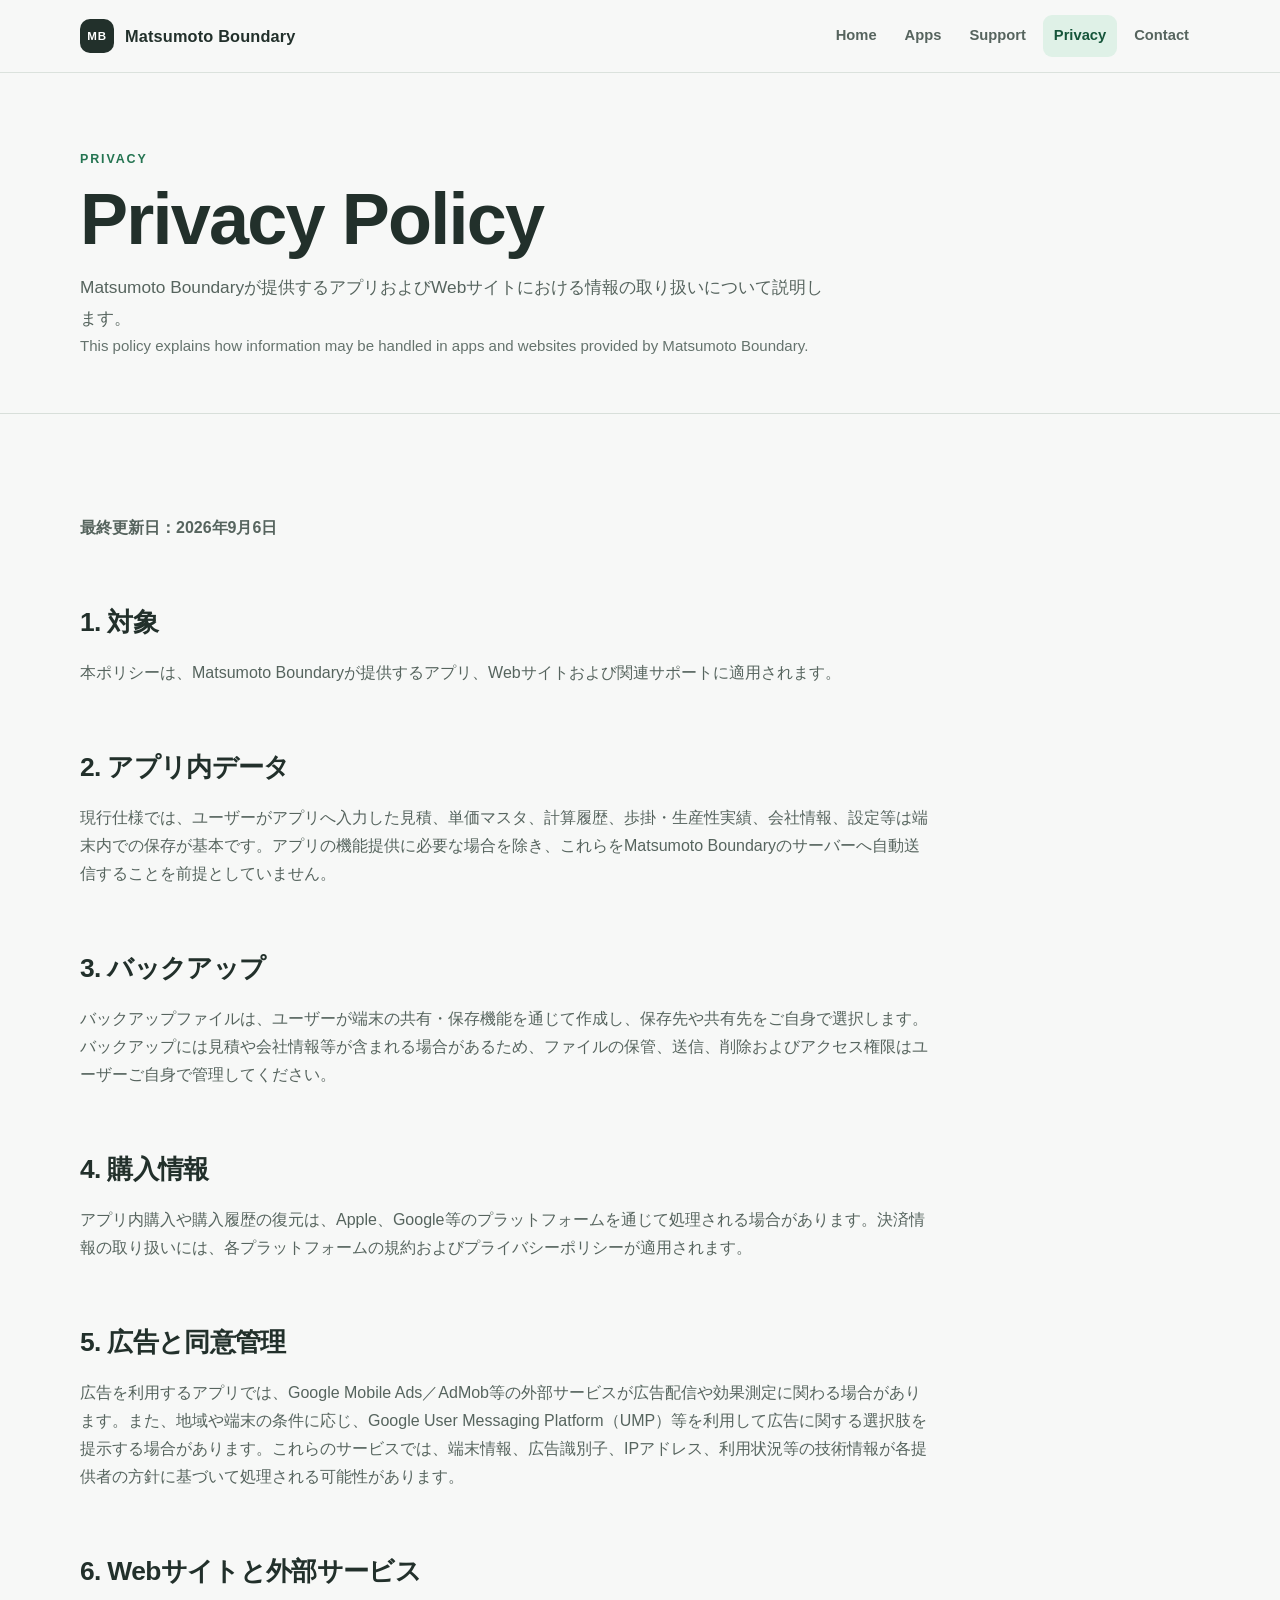
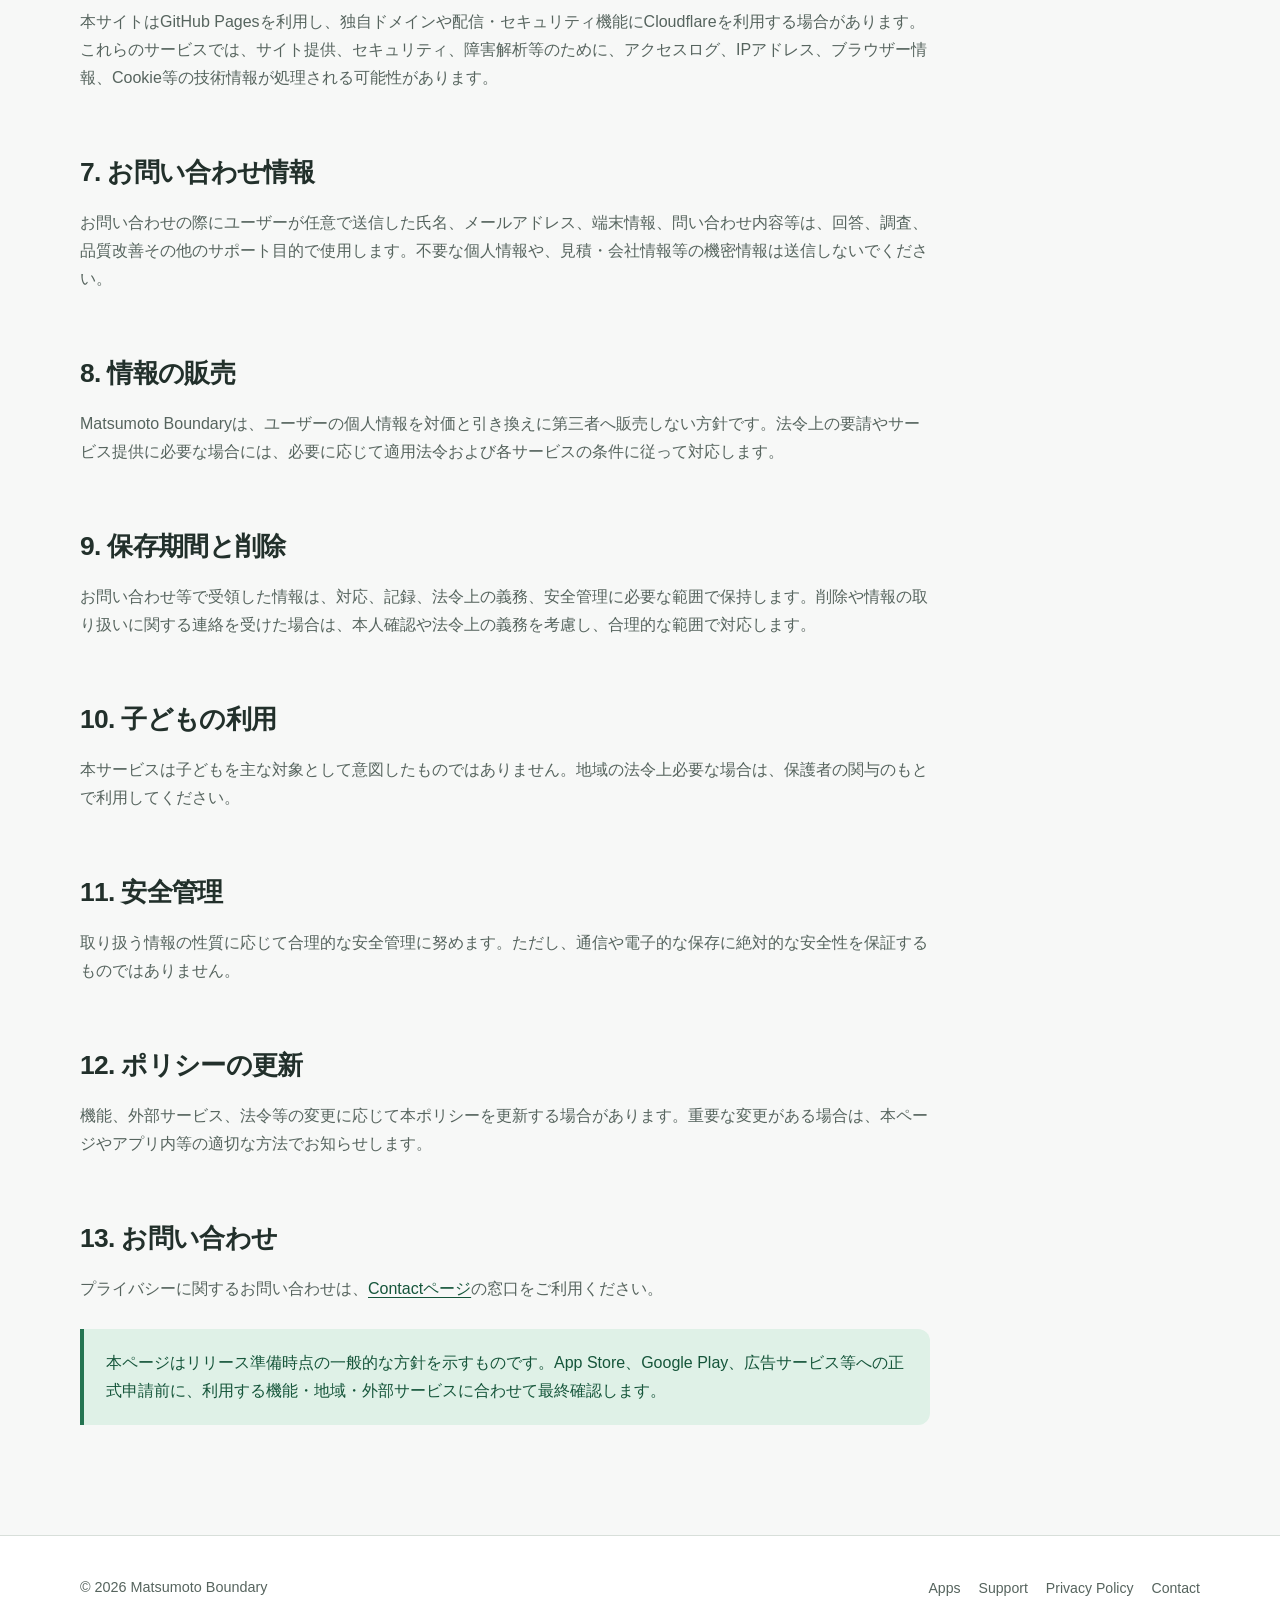
==== privacy/index.html @ 76c3ba08 "Launch Matsumoto Boundary website" ====
<!doctype html>
<html lang="ja">
  <head>
    <meta charset="UTF-8">
    <meta name="viewport" content="width=device-width, initial-scale=1">
    <meta name="description" content="Matsumoto Boundaryが提供するアプリおよびWebサイトのプライバシーポリシーです。">
    <meta name="theme-color" content="#f7f8f7">
    <link rel="canonical" href="https://matsumotoboundary.com/privacy/">
    <link rel="stylesheet" href="/assets/css/site.css">
    <title>Privacy Policy | Matsumoto Boundary</title>
  </head>
  <body>
    <a class="skip-link" href="#main">本文へ移動</a>
    <header class="site-header"><div class="header-inner"><a class="brand" href="/" aria-label="Matsumoto Boundary Home"><span class="brand-mark" aria-hidden="true">MB</span><span>Matsumoto Boundary</span></a><nav class="site-nav" aria-label="Primary navigation"><ul><li><a href="/">Home</a></li><li><a href="/apps/">Apps</a></li><li><a href="/support/">Support</a></li><li><a href="/privacy/" aria-current="page">Privacy</a></li><li><a href="/contact/">Contact</a></li></ul></nav></div></header>
    <main id="main">
      <section class="page-hero"><div class="container"><p class="eyebrow">Privacy</p><h1>Privacy Policy</h1><p class="lead">Matsumoto Boundaryが提供するアプリおよびWebサイトにおける情報の取り扱いについて説明します。</p><p class="lead lang-en">This policy explains how information may be handled in apps and websites provided by Matsumoto Boundary.</p></div></section>
      <section class="section"><div class="container"><article class="prose"><p><strong>最終更新日：2026年9月6日</strong></p><h2>1. 対象</h2><p>本ポリシーは、Matsumoto Boundaryが提供するアプリ、Webサイトおよび関連サポートに適用されます。</p><h2>2. アプリ内データ</h2><p>現行仕様では、ユーザーがアプリへ入力した見積、単価マスタ、計算履歴、歩掛・生産性実績、会社情報、設定等は端末内での保存が基本です。アプリの機能提供に必要な場合を除き、これらをMatsumoto Boundaryのサーバーへ自動送信することを前提としていません。</p><h2>3. バックアップ</h2><p>バックアップファイルは、ユーザーが端末の共有・保存機能を通じて作成し、保存先や共有先をご自身で選択します。バックアップには見積や会社情報等が含まれる場合があるため、ファイルの保管、送信、削除およびアクセス権限はユーザーご自身で管理してください。</p><h2>4. 購入情報</h2><p>アプリ内購入や購入履歴の復元は、Apple、Google等のプラットフォームを通じて処理される場合があります。決済情報の取り扱いには、各プラットフォームの規約およびプライバシーポリシーが適用されます。</p><h2>5. 広告と同意管理</h2><p>広告を利用するアプリでは、Google Mobile Ads／AdMob等の外部サービスが広告配信や効果測定に関わる場合があります。また、地域や端末の条件に応じ、Google User Messaging Platform（UMP）等を利用して広告に関する選択肢を提示する場合があります。これらのサービスでは、端末情報、広告識別子、IPアドレス、利用状況等の技術情報が各提供者の方針に基づいて処理される可能性があります。</p><h2>6. Webサイトと外部サービス</h2><p>本サイトはGitHub Pagesを利用し、独自ドメインや配信・セキュリティ機能にCloudflareを利用する場合があります。これらのサービスでは、サイト提供、セキュリティ、障害解析等のために、アクセスログ、IPアドレス、ブラウザー情報、Cookie等の技術情報が処理される可能性があります。</p><h2>7. お問い合わせ情報</h2><p>お問い合わせの際にユーザーが任意で送信した氏名、メールアドレス、端末情報、問い合わせ内容等は、回答、調査、品質改善その他のサポート目的で使用します。不要な個人情報や、見積・会社情報等の機密情報は送信しないでください。</p><h2>8. 情報の販売</h2><p>Matsumoto Boundaryは、ユーザーの個人情報を対価と引き換えに第三者へ販売しない方針です。法令上の要請やサービス提供に必要な場合には、必要に応じて適用法令および各サービスの条件に従って対応します。</p><h2>9. 保存期間と削除</h2><p>お問い合わせ等で受領した情報は、対応、記録、法令上の義務、安全管理に必要な範囲で保持します。削除や情報の取り扱いに関する連絡を受けた場合は、本人確認や法令上の義務を考慮し、合理的な範囲で対応します。</p><h2>10. 子どもの利用</h2><p>本サービスは子どもを主な対象として意図したものではありません。地域の法令上必要な場合は、保護者の関与のもとで利用してください。</p><h2>11. 安全管理</h2><p>取り扱う情報の性質に応じて合理的な安全管理に努めます。ただし、通信や電子的な保存に絶対的な安全性を保証するものではありません。</p><h2>12. ポリシーの更新</h2><p>機能、外部サービス、法令等の変更に応じて本ポリシーを更新する場合があります。重要な変更がある場合は、本ページやアプリ内等の適切な方法でお知らせします。</p><h2>13. お問い合わせ</h2><p>プライバシーに関するお問い合わせは、<a href="/contact/">Contactページ</a>の窓口をご利用ください。</p><div class="note"><p>本ページはリリース準備時点の一般的な方針を示すものです。App Store、Google Play、広告サービス等への正式申請前に、利用する機能・地域・外部サービスに合わせて最終確認します。</p></div></article></div></section>
    </main>
    <footer class="site-footer"><div class="footer-inner"><p class="copyright">© 2026 Matsumoto Boundary</p><ul class="footer-links"><li><a href="/apps/">Apps</a></li><li><a href="/support/">Support</a></li><li><a href="/privacy/">Privacy Policy</a></li><li><a href="/contact/">Contact</a></li></ul></div></footer>
  </body>
</html>
---- assets/css/site.css ----
:root {
  color-scheme: light;
  --bg: #f7f8f7;
  --surface: #ffffff;
  --surface-muted: #edf1ee;
  --text: #18231f;
  --muted: #56645e;
  --line: #d8dfda;
  --green: #247451;
  --green-dark: #15553a;
  --green-soft: #dff1e7;
  --charcoal: #22302b;
  --orange: #d86b2b;
  --shadow: 0 18px 44px rgba(24, 35, 31, 0.08);
  --radius: 22px;
  --content: 1120px;
}

* {
  box-sizing: border-box;
}

html {
  scroll-behavior: smooth;
}

body {
  min-width: 280px;
  margin: 0;
  background: var(--bg);
  color: var(--text);
  font-family: -apple-system, BlinkMacSystemFont, "Segoe UI", "Noto Sans JP",
    "Hiragino Kaku Gothic ProN", Meiryo, sans-serif;
  font-size: 16px;
  line-height: 1.75;
  -webkit-font-smoothing: antialiased;
}

a {
  color: var(--green-dark);
  text-underline-offset: 0.2em;
}

a:hover {
  color: var(--green);
}

a:focus-visible,
button:focus-visible,
summary:focus-visible {
  outline: 3px solid rgba(36, 116, 81, 0.38);
  outline-offset: 4px;
  border-radius: 6px;
}

.skip-link {
  position: fixed;
  z-index: 100;
  top: 10px;
  left: 10px;
  padding: 10px 14px;
  transform: translateY(-160%);
  border-radius: 8px;
  background: var(--charcoal);
  color: #fff;
}

.skip-link:focus {
  transform: translateY(0);
}

.site-header {
  position: sticky;
  z-index: 20;
  top: 0;
  border-bottom: 1px solid rgba(216, 223, 218, 0.9);
  background: rgba(247, 248, 247, 0.94);
  backdrop-filter: blur(12px);
}

.header-inner,
.footer-inner,
.container {
  width: min(calc(100% - 40px), var(--content));
  margin-inline: auto;
}

.header-inner {
  display: flex;
  min-height: 72px;
  align-items: center;
  justify-content: space-between;
  gap: 24px;
}

.brand {
  display: inline-flex;
  flex: none;
  align-items: center;
  gap: 11px;
  color: var(--charcoal);
  font-size: 1.02rem;
  font-weight: 750;
  letter-spacing: 0.01em;
  text-decoration: none;
}

.brand-mark {
  display: grid;
  width: 34px;
  height: 34px;
  place-items: center;
  border-radius: 10px;
  background: var(--charcoal);
  color: #fff;
  font-size: 0.72rem;
  letter-spacing: 0.06em;
}

.site-nav ul,
.footer-links {
  display: flex;
  margin: 0;
  padding: 0;
  align-items: center;
  gap: 6px;
  list-style: none;
}

.site-nav a {
  display: block;
  padding: 8px 11px;
  border-radius: 9px;
  color: var(--muted);
  font-size: 0.92rem;
  font-weight: 650;
  text-decoration: none;
}

.site-nav a:hover,
.site-nav a[aria-current="page"] {
  background: var(--green-soft);
  color: var(--green-dark);
}

main {
  overflow: hidden;
}

.hero {
  position: relative;
  padding: 104px 0 88px;
}

.hero::after {
  position: absolute;
  z-index: -1;
  top: -160px;
  right: -160px;
  width: 520px;
  height: 520px;
  border-radius: 50%;
  background: radial-gradient(circle, rgba(36, 116, 81, 0.13), transparent 68%);
  content: "";
}

.hero-grid {
  display: grid;
  grid-template-columns: minmax(0, 1.15fr) minmax(320px, 0.85fr);
  align-items: center;
  gap: 64px;
}

.eyebrow {
  margin: 0 0 12px;
  color: var(--green);
  font-size: 0.78rem;
  font-weight: 800;
  letter-spacing: 0.15em;
  text-transform: uppercase;
}

h1,
h2,
h3 {
  margin-top: 0;
  color: var(--charcoal);
  line-height: 1.25;
  letter-spacing: -0.025em;
}

h1 {
  margin-bottom: 22px;
  font-size: clamp(2.5rem, 7vw, 5.2rem);
  line-height: 1.02;
}

h2 {
  margin-bottom: 20px;
  font-size: clamp(1.75rem, 4vw, 2.55rem);
}

h3 {
  margin-bottom: 10px;
  font-size: 1.16rem;
}

.hero-copy {
  max-width: 710px;
  margin: 0;
  color: var(--muted);
  font-size: clamp(1.05rem, 2vw, 1.22rem);
}

.hero-tagline {
  display: block;
  margin-bottom: 10px;
  color: var(--text);
  font-size: clamp(1.3rem, 3vw, 1.75rem);
  font-weight: 720;
}

.button-row {
  display: flex;
  margin-top: 32px;
  flex-wrap: wrap;
  gap: 12px;
}

.button {
  display: inline-flex;
  min-height: 48px;
  padding: 11px 19px;
  align-items: center;
  justify-content: center;
  border: 1px solid var(--green-dark);
  border-radius: 12px;
  background: var(--green-dark);
  color: #fff;
  font-weight: 750;
  text-decoration: none;
  transition: transform 150ms ease, background 150ms ease;
}

.button:hover {
  background: var(--green);
  color: #fff;
  transform: translateY(-1px);
}

.button.secondary {
  border-color: var(--line);
  background: var(--surface);
  color: var(--charcoal);
}

.button.secondary:hover {
  border-color: var(--green);
  background: var(--green-soft);
  color: var(--green-dark);
}

.app-preview {
  position: relative;
  padding: 30px;
  border: 1px solid var(--line);
  border-radius: 30px;
  background: var(--surface);
  box-shadow: var(--shadow);
}

.preview-screen {
  display: grid;
  min-height: 360px;
  padding: 28px;
  align-content: space-between;
  border-radius: 22px;
  background: var(--charcoal);
  color: #fff;
}

.preview-label {
  color: #b9c7c1;
  font-size: 0.8rem;
  font-weight: 700;
  letter-spacing: 0.1em;
  text-transform: uppercase;
}

.preview-expression {
  font-size: clamp(3.2rem, 9vw, 5.3rem);
  font-weight: 300;
  letter-spacing: -0.06em;
  line-height: 1;
  text-align: right;
}

.preview-grid {
  display: grid;
  grid-template-columns: repeat(4, 1fr);
  gap: 8px;
}

.preview-key {
  display: grid;
  aspect-ratio: 1.35;
  place-items: center;
  border-radius: 9px;
  background: #3d4a45;
  font-weight: 750;
}

.preview-key.accent {
  background: var(--orange);
}

.section {
  padding: 84px 0;
}

.section.compact {
  padding: 58px 0;
}

.section.muted {
  border-block: 1px solid var(--line);
  background: var(--surface-muted);
}

.section-heading {
  max-width: 760px;
  margin-bottom: 34px;
}

.section-heading p,
.lead,
.card p,
.prose p,
.prose li {
  color: var(--muted);
}

.section-heading p,
.lead {
  margin: 0;
  font-size: 1.08rem;
}

.grid-2,
.grid-3,
.feature-grid {
  display: grid;
  gap: 20px;
}

.grid-2 {
  grid-template-columns: repeat(2, minmax(0, 1fr));
}

.grid-3 {
  grid-template-columns: repeat(3, minmax(0, 1fr));
}

.feature-grid {
  grid-template-columns: repeat(3, minmax(0, 1fr));
}

.card {
  padding: 28px;
  border: 1px solid var(--line);
  border-radius: var(--radius);
  background: var(--surface);
}

.card p:last-child,
.prose p:last-child {
  margin-bottom: 0;
}

.card.featured {
  border-color: rgba(36, 116, 81, 0.34);
  box-shadow: var(--shadow);
}

.icon-tile {
  display: grid;
  width: 44px;
  height: 44px;
  margin-bottom: 18px;
  place-items: center;
  border-radius: 12px;
  background: var(--green-soft);
  color: var(--green-dark);
  font-size: 1.15rem;
  font-weight: 850;
}

.status {
  display: inline-flex;
  margin-bottom: 14px;
  padding: 4px 10px;
  border-radius: 999px;
  background: var(--green-soft);
  color: var(--green-dark);
  font-size: 0.77rem;
  font-weight: 800;
}

.status.planned {
  background: #eceeed;
  color: #5b6661;
}

.feature-list,
.check-list,
.plain-list {
  margin: 0;
  padding: 0;
  list-style: none;
}

.feature-list {
  display: grid;
  grid-template-columns: repeat(2, minmax(0, 1fr));
  gap: 10px 22px;
}

.feature-list li,
.check-list li {
  position: relative;
  padding-left: 25px;
}

.feature-list li::before,
.check-list li::before {
  position: absolute;
  top: 0.78em;
  left: 2px;
  width: 8px;
  height: 8px;
  border-radius: 50%;
  background: var(--green);
  content: "";
}

.credentials {
  display: flex;
  margin-top: 20px;
  padding: 0;
  flex-wrap: wrap;
  gap: 8px;
  list-style: none;
}

.credentials li {
  padding: 6px 10px;
  border: 1px solid var(--line);
  border-radius: 8px;
  background: var(--surface);
  color: var(--muted);
  font-size: 0.85rem;
}

.page-hero {
  padding: 76px 0 54px;
  border-bottom: 1px solid var(--line);
}

.page-hero h1 {
  margin-bottom: 16px;
  font-size: clamp(2.35rem, 7vw, 4.5rem);
}

.page-hero .lead {
  max-width: 760px;
}

.prose {
  max-width: 850px;
}

.prose h2 {
  margin-top: 56px;
  padding-top: 8px;
  font-size: 1.65rem;
}

.prose h2:first-child {
  margin-top: 0;
}

.prose h3 {
  margin-top: 30px;
}

.prose ul,
.prose ol {
  padding-left: 1.4em;
}

.note {
  margin: 26px 0;
  padding: 20px 22px;
  border-left: 4px solid var(--green);
  border-radius: 0 12px 12px 0;
  background: var(--green-soft);
}

.note p {
  margin: 0;
  color: var(--green-dark);
}

.contact-panel {
  display: grid;
  margin-top: 30px;
  padding: 28px;
  gap: 10px;
  border: 1px solid var(--line);
  border-radius: var(--radius);
  background: var(--surface);
}

.contact-panel strong {
  color: var(--charcoal);
  font-size: 1.1rem;
}

.contact-pending {
  display: inline-flex;
  width: fit-content;
  padding: 7px 11px;
  border-radius: 8px;
  background: var(--surface-muted);
  color: var(--muted);
  font-size: 0.9rem;
  font-weight: 700;
}

.faq {
  display: grid;
  gap: 12px;
}

.faq details {
  border: 1px solid var(--line);
  border-radius: 14px;
  background: var(--surface);
}

.faq summary {
  padding: 18px 50px 18px 20px;
  cursor: pointer;
  font-weight: 750;
}

.faq details p {
  margin: 0;
  padding: 0 20px 20px;
  color: var(--muted);
}

.lang-en {
  color: #65736d;
  font-size: 0.94em;
}

.site-footer {
  padding: 38px 0;
  border-top: 1px solid var(--line);
  background: var(--surface);
}

.footer-inner {
  display: flex;
  align-items: center;
  justify-content: space-between;
  gap: 24px;
}

.copyright {
  margin: 0;
  color: var(--muted);
  font-size: 0.9rem;
}

.footer-links {
  flex-wrap: wrap;
  justify-content: flex-end;
  gap: 8px 18px;
}

.footer-links a {
  color: var(--muted);
  font-size: 0.88rem;
  text-decoration: none;
}

@media (max-width: 820px) {
  .header-inner {
    min-height: auto;
    padding: 13px 0 11px;
    flex-direction: column;
    align-items: flex-start;
    gap: 8px;
  }

  .site-nav {
    width: 100%;
    overflow-x: auto;
    scrollbar-width: none;
  }

  .site-nav::-webkit-scrollbar {
    display: none;
  }

  .site-nav ul {
    width: max-content;
  }

  .site-nav a {
    padding: 7px 10px;
  }

  .hero {
    padding: 70px 0;
  }

  .hero-grid,
  .grid-2,
  .grid-3,
  .feature-grid {
    grid-template-columns: 1fr;
  }

  .hero-grid {
    gap: 44px;
  }

  .app-preview {
    max-width: 520px;
  }

  .footer-inner {
    flex-direction: column;
    align-items: flex-start;
  }

  .footer-links {
    justify-content: flex-start;
  }
}

@media (max-width: 540px) {
  .header-inner,
  .footer-inner,
  .container {
    width: min(calc(100% - 28px), var(--content));
  }

  .hero,
  .section {
    padding: 58px 0;
  }

  .page-hero {
    padding: 54px 0 42px;
  }

  .site-nav a {
    padding-inline: 7px;
    font-size: 0.84rem;
  }

  .feature-list {
    grid-template-columns: 1fr;
  }

  .card,
  .app-preview {
    padding: 22px;
    border-radius: 18px;
  }

  .preview-screen {
    min-height: 300px;
    padding: 22px;
  }

  .button-row,
  .button {
    width: 100%;
  }
}

@media (prefers-reduced-motion: reduce) {
  html {
    scroll-behavior: auto;
  }

  *,
  *::before,
  *::after {
    animation-duration: 0.01ms !important;
    animation-iteration-count: 1 !important;
    transition-duration: 0.01ms !important;
  }
}
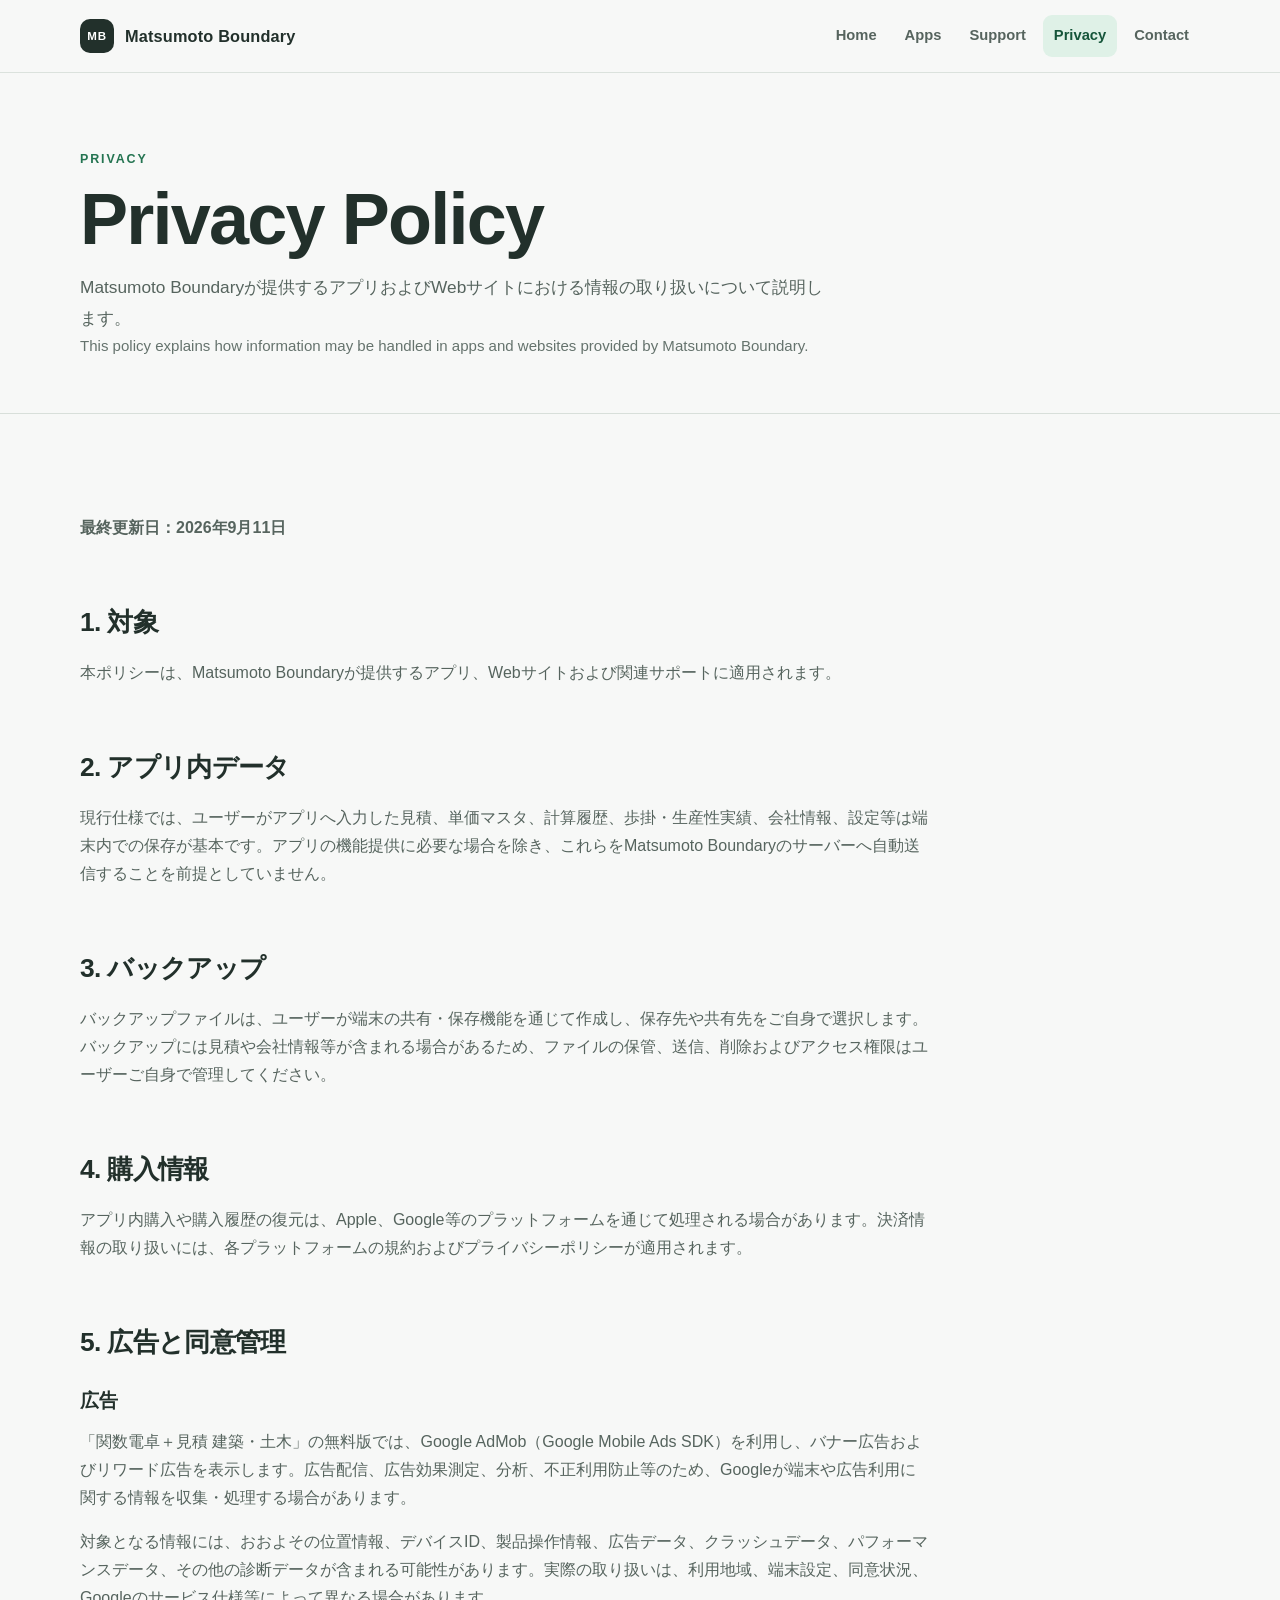
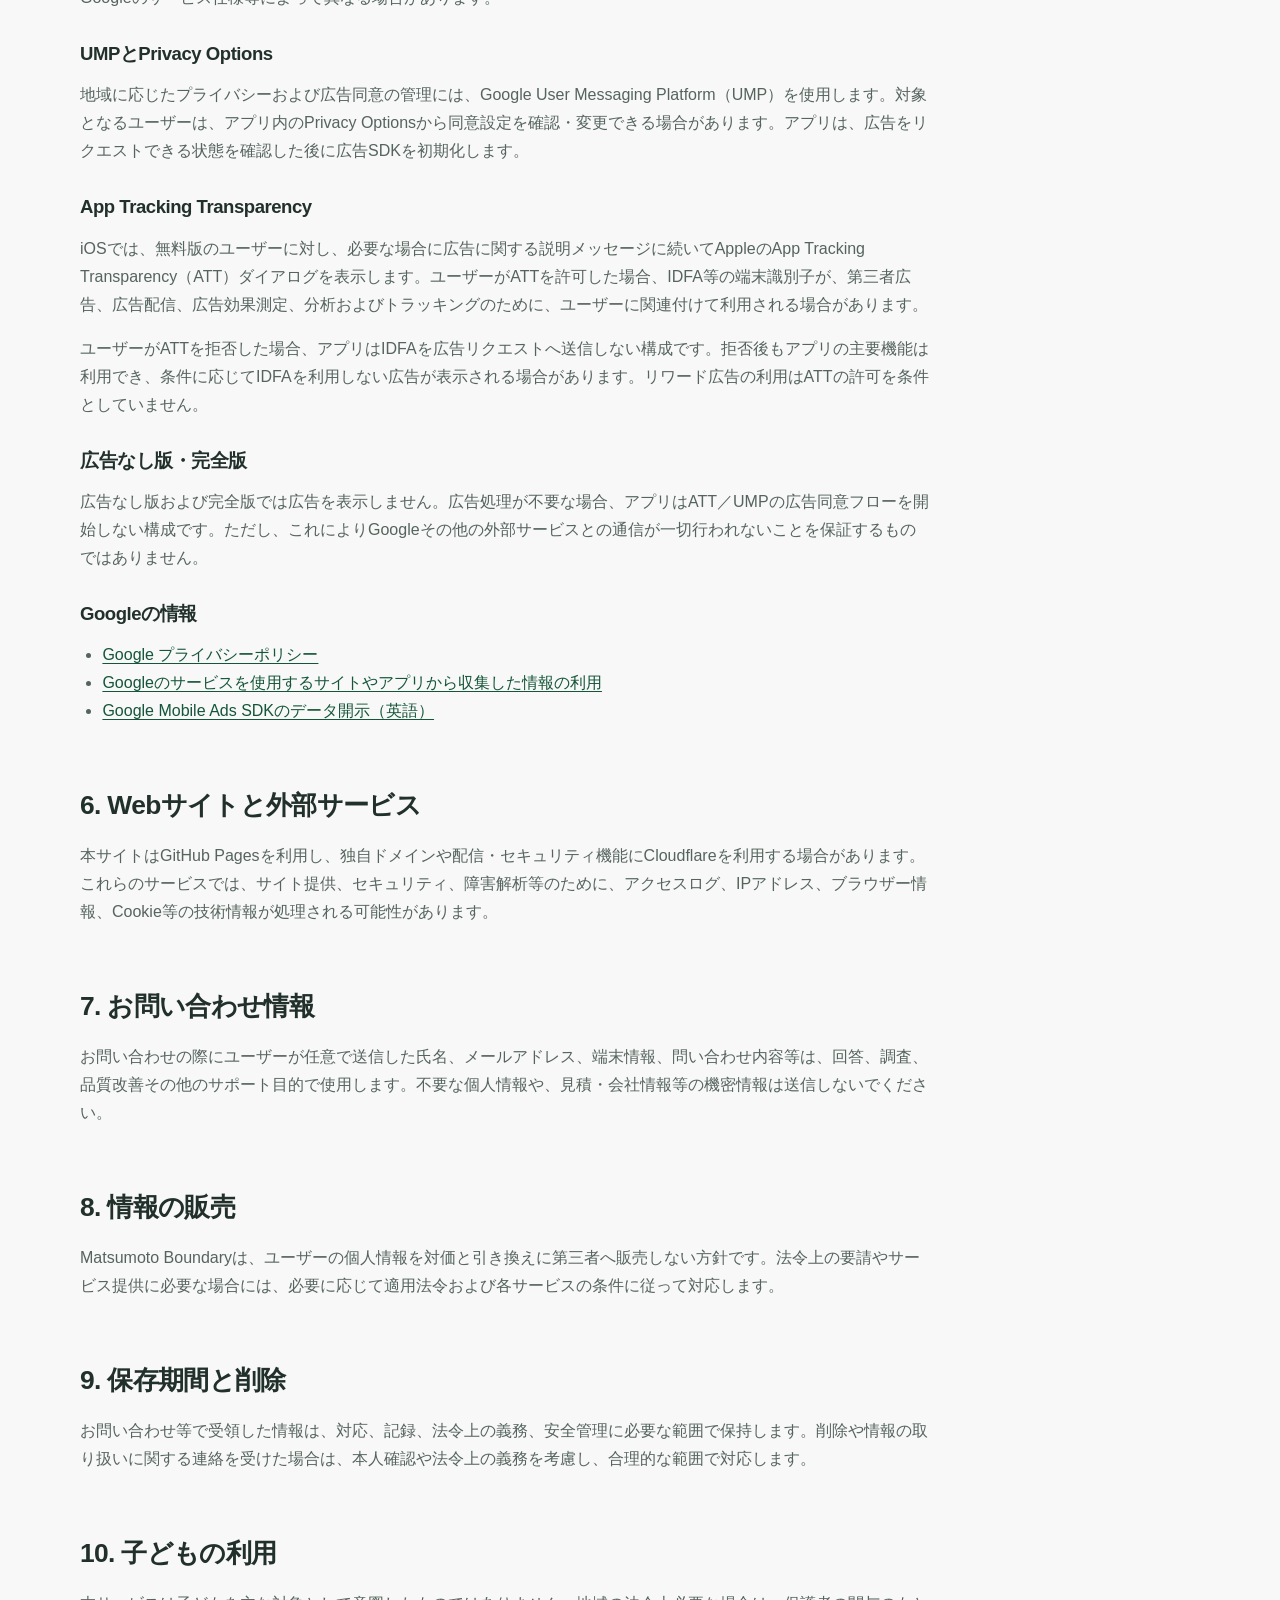
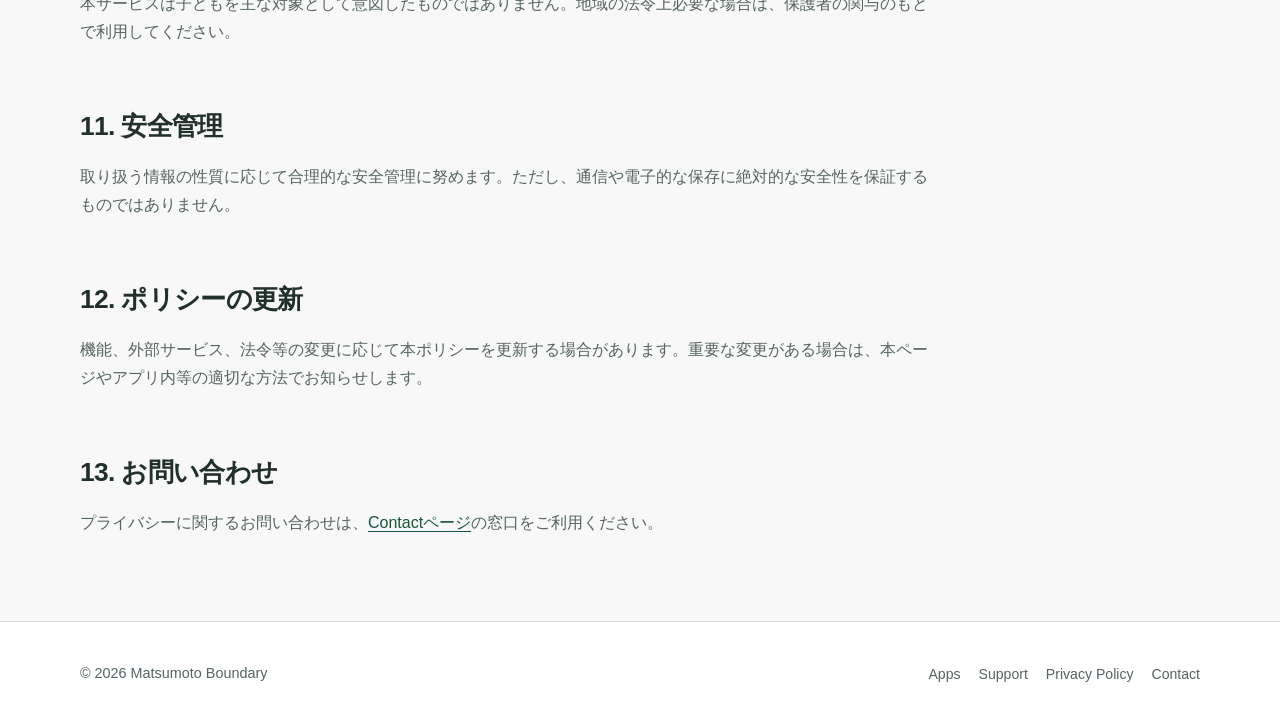
==== commit 78d21f3f: "Update privacy policy for ATT and AdMob" ====
--- a/privacy/index.html
+++ b/privacy/index.html
@@ -14,7 +14,7 @@
     <header class="site-header"><div class="header-inner"><a class="brand" href="/" aria-label="Matsumoto Boundary Home"><span class="brand-mark" aria-hidden="true">MB</span><span>Matsumoto Boundary</span></a><nav class="site-nav" aria-label="Primary navigation"><ul><li><a href="/">Home</a></li><li><a href="/apps/">Apps</a></li><li><a href="/support/">Support</a></li><li><a href="/privacy/" aria-current="page">Privacy</a></li><li><a href="/contact/">Contact</a></li></ul></nav></div></header>
     <main id="main">
       <section class="page-hero"><div class="container"><p class="eyebrow">Privacy</p><h1>Privacy Policy</h1><p class="lead">Matsumoto Boundaryが提供するアプリおよびWebサイトにおける情報の取り扱いについて説明します。</p><p class="lead lang-en">This policy explains how information may be handled in apps and websites provided by Matsumoto Boundary.</p></div></section>
-      <section class="section"><div class="container"><article class="prose"><p><strong>最終更新日：2026年9月6日</strong></p><h2>1. 対象</h2><p>本ポリシーは、Matsumoto Boundaryが提供するアプリ、Webサイトおよび関連サポートに適用されます。</p><h2>2. アプリ内データ</h2><p>現行仕様では、ユーザーがアプリへ入力した見積、単価マスタ、計算履歴、歩掛・生産性実績、会社情報、設定等は端末内での保存が基本です。アプリの機能提供に必要な場合を除き、これらをMatsumoto Boundaryのサーバーへ自動送信することを前提としていません。</p><h2>3. バックアップ</h2><p>バックアップファイルは、ユーザーが端末の共有・保存機能を通じて作成し、保存先や共有先をご自身で選択します。バックアップには見積や会社情報等が含まれる場合があるため、ファイルの保管、送信、削除およびアクセス権限はユーザーご自身で管理してください。</p><h2>4. 購入情報</h2><p>アプリ内購入や購入履歴の復元は、Apple、Google等のプラットフォームを通じて処理される場合があります。決済情報の取り扱いには、各プラットフォームの規約およびプライバシーポリシーが適用されます。</p><h2>5. 広告と同意管理</h2><p>広告を利用するアプリでは、Google Mobile Ads／AdMob等の外部サービスが広告配信や効果測定に関わる場合があります。また、地域や端末の条件に応じ、Google User Messaging Platform（UMP）等を利用して広告に関する選択肢を提示する場合があります。これらのサービスでは、端末情報、広告識別子、IPアドレス、利用状況等の技術情報が各提供者の方針に基づいて処理される可能性があります。</p><h2>6. Webサイトと外部サービス</h2><p>本サイトはGitHub Pagesを利用し、独自ドメインや配信・セキュリティ機能にCloudflareを利用する場合があります。これらのサービスでは、サイト提供、セキュリティ、障害解析等のために、アクセスログ、IPアドレス、ブラウザー情報、Cookie等の技術情報が処理される可能性があります。</p><h2>7. お問い合わせ情報</h2><p>お問い合わせの際にユーザーが任意で送信した氏名、メールアドレス、端末情報、問い合わせ内容等は、回答、調査、品質改善その他のサポート目的で使用します。不要な個人情報や、見積・会社情報等の機密情報は送信しないでください。</p><h2>8. 情報の販売</h2><p>Matsumoto Boundaryは、ユーザーの個人情報を対価と引き換えに第三者へ販売しない方針です。法令上の要請やサービス提供に必要な場合には、必要に応じて適用法令および各サービスの条件に従って対応します。</p><h2>9. 保存期間と削除</h2><p>お問い合わせ等で受領した情報は、対応、記録、法令上の義務、安全管理に必要な範囲で保持します。削除や情報の取り扱いに関する連絡を受けた場合は、本人確認や法令上の義務を考慮し、合理的な範囲で対応します。</p><h2>10. 子どもの利用</h2><p>本サービスは子どもを主な対象として意図したものではありません。地域の法令上必要な場合は、保護者の関与のもとで利用してください。</p><h2>11. 安全管理</h2><p>取り扱う情報の性質に応じて合理的な安全管理に努めます。ただし、通信や電子的な保存に絶対的な安全性を保証するものではありません。</p><h2>12. ポリシーの更新</h2><p>機能、外部サービス、法令等の変更に応じて本ポリシーを更新する場合があります。重要な変更がある場合は、本ページやアプリ内等の適切な方法でお知らせします。</p><h2>13. お問い合わせ</h2><p>プライバシーに関するお問い合わせは、<a href="/contact/">Contactページ</a>の窓口をご利用ください。</p><div class="note"><p>本ページはリリース準備時点の一般的な方針を示すものです。App Store、Google Play、広告サービス等への正式申請前に、利用する機能・地域・外部サービスに合わせて最終確認します。</p></div></article></div></section>
+      <section class="section"><div class="container"><article class="prose"><p><strong>最終更新日：2026年9月11日</strong></p><h2>1. 対象</h2><p>本ポリシーは、Matsumoto Boundaryが提供するアプリ、Webサイトおよび関連サポートに適用されます。</p><h2>2. アプリ内データ</h2><p>現行仕様では、ユーザーがアプリへ入力した見積、単価マスタ、計算履歴、歩掛・生産性実績、会社情報、設定等は端末内での保存が基本です。アプリの機能提供に必要な場合を除き、これらをMatsumoto Boundaryのサーバーへ自動送信することを前提としていません。</p><h2>3. バックアップ</h2><p>バックアップファイルは、ユーザーが端末の共有・保存機能を通じて作成し、保存先や共有先をご自身で選択します。バックアップには見積や会社情報等が含まれる場合があるため、ファイルの保管、送信、削除およびアクセス権限はユーザーご自身で管理してください。</p><h2>4. 購入情報</h2><p>アプリ内購入や購入履歴の復元は、Apple、Google等のプラットフォームを通じて処理される場合があります。決済情報の取り扱いには、各プラットフォームの規約およびプライバシーポリシーが適用されます。</p><h2>5. 広告と同意管理</h2><h3>広告</h3><p>「関数電卓＋見積 建築・土木」の無料版では、Google AdMob（Google Mobile Ads SDK）を利用し、バナー広告およびリワード広告を表示します。広告配信、広告効果測定、分析、不正利用防止等のため、Googleが端末や広告利用に関する情報を収集・処理する場合があります。</p><p>対象となる情報には、おおよその位置情報、デバイスID、製品操作情報、広告データ、クラッシュデータ、パフォーマンスデータ、その他の診断データが含まれる可能性があります。実際の取り扱いは、利用地域、端末設定、同意状況、Googleのサービス仕様等によって異なる場合があります。</p><h3>UMPとPrivacy Options</h3><p>地域に応じたプライバシーおよび広告同意の管理には、Google User Messaging Platform（UMP）を使用します。対象となるユーザーは、アプリ内のPrivacy Optionsから同意設定を確認・変更できる場合があります。アプリは、広告をリクエストできる状態を確認した後に広告SDKを初期化します。</p><h3>App Tracking Transparency</h3><p>iOSでは、無料版のユーザーに対し、必要な場合に広告に関する説明メッセージに続いてAppleのApp Tracking Transparency（ATT）ダイアログを表示します。ユーザーがATTを許可した場合、IDFA等の端末識別子が、第三者広告、広告配信、広告効果測定、分析およびトラッキングのために、ユーザーに関連付けて利用される場合があります。</p><p>ユーザーがATTを拒否した場合、アプリはIDFAを広告リクエストへ送信しない構成です。拒否後もアプリの主要機能は利用でき、条件に応じてIDFAを利用しない広告が表示される場合があります。リワード広告の利用はATTの許可を条件としていません。</p><h3>広告なし版・完全版</h3><p>広告なし版および完全版では広告を表示しません。広告処理が不要な場合、アプリはATT／UMPの広告同意フローを開始しない構成です。ただし、これによりGoogleその他の外部サービスとの通信が一切行われないことを保証するものではありません。</p><h3>Googleの情報</h3><ul><li><a href="https://policies.google.com/privacy">Google プライバシーポリシー</a></li><li><a href="https://policies.google.com/technologies/partner-sites">Googleのサービスを使用するサイトやアプリから収集した情報の利用</a></li><li><a href="https://developers.google.com/admob/ios/privacy/data-disclosure">Google Mobile Ads SDKのデータ開示（英語）</a></li></ul><h2>6. Webサイトと外部サービス</h2><p>本サイトはGitHub Pagesを利用し、独自ドメインや配信・セキュリティ機能にCloudflareを利用する場合があります。これらのサービスでは、サイト提供、セキュリティ、障害解析等のために、アクセスログ、IPアドレス、ブラウザー情報、Cookie等の技術情報が処理される可能性があります。</p><h2>7. お問い合わせ情報</h2><p>お問い合わせの際にユーザーが任意で送信した氏名、メールアドレス、端末情報、問い合わせ内容等は、回答、調査、品質改善その他のサポート目的で使用します。不要な個人情報や、見積・会社情報等の機密情報は送信しないでください。</p><h2>8. 情報の販売</h2><p>Matsumoto Boundaryは、ユーザーの個人情報を対価と引き換えに第三者へ販売しない方針です。法令上の要請やサービス提供に必要な場合には、必要に応じて適用法令および各サービスの条件に従って対応します。</p><h2>9. 保存期間と削除</h2><p>お問い合わせ等で受領した情報は、対応、記録、法令上の義務、安全管理に必要な範囲で保持します。削除や情報の取り扱いに関する連絡を受けた場合は、本人確認や法令上の義務を考慮し、合理的な範囲で対応します。</p><h2>10. 子どもの利用</h2><p>本サービスは子どもを主な対象として意図したものではありません。地域の法令上必要な場合は、保護者の関与のもとで利用してください。</p><h2>11. 安全管理</h2><p>取り扱う情報の性質に応じて合理的な安全管理に努めます。ただし、通信や電子的な保存に絶対的な安全性を保証するものではありません。</p><h2>12. ポリシーの更新</h2><p>機能、外部サービス、法令等の変更に応じて本ポリシーを更新する場合があります。重要な変更がある場合は、本ページやアプリ内等の適切な方法でお知らせします。</p><h2>13. お問い合わせ</h2><p>プライバシーに関するお問い合わせは、<a href="/contact/">Contactページ</a>の窓口をご利用ください。</p></article></div></section>
     </main>
     <footer class="site-footer"><div class="footer-inner"><p class="copyright">© 2026 Matsumoto Boundary</p><ul class="footer-links"><li><a href="/apps/">Apps</a></li><li><a href="/support/">Support</a></li><li><a href="/privacy/">Privacy Policy</a></li><li><a href="/contact/">Contact</a></li></ul></div></footer>
   </body>
